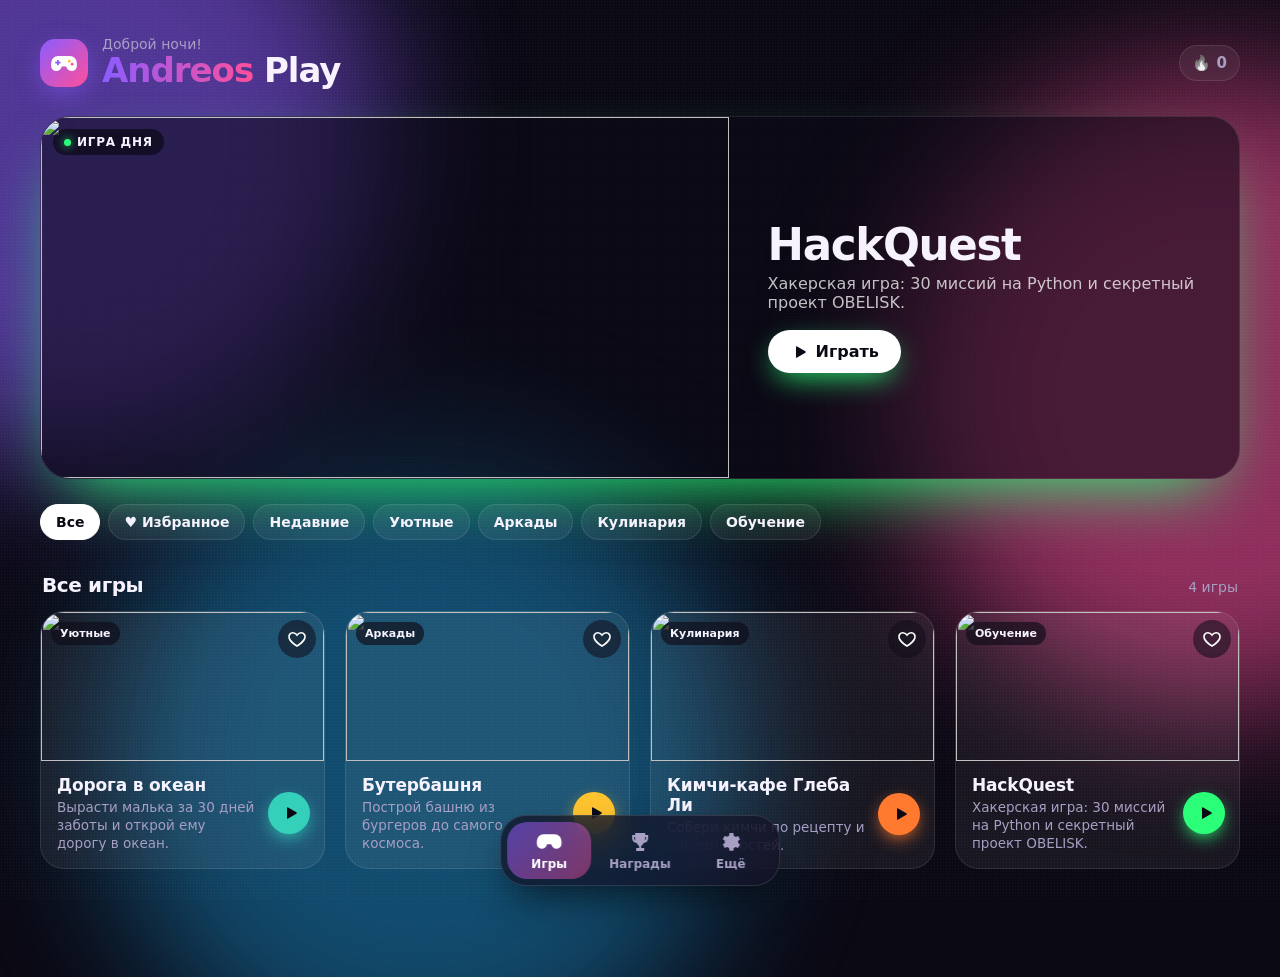
==== app/src/main/assets/index.html @ c7e020fb "Награды, статистика, избранное, кнопка «Домой», ярлыки и обновления Co-Authored-By: Claude Opus 5.5 " ====
<!doctype html>
<html lang="ru">
<head>
<meta charset="utf-8">
<meta name="viewport" content="width=device-width, initial-scale=1, viewport-fit=cover">
<meta name="theme-color" content="#0b0914">
<title>Andreos Play</title>
<link rel="stylesheet" href="app.css">
</head>
<body>
<div class="aurora" aria-hidden="true"><i></i><i></i><i></i></div>
<div class="grain" aria-hidden="true"></div>

<div class="app">
  <header>
    <div class="logo" aria-hidden="true">
      <svg viewBox="0 0 24 24"><path fill="#fff" d="M7 6h10a6 6 0 0 1 6 6v2.5a4.5 4.5 0 0 1-8.1 2.6L13.8 15h-3.6l-1.1 2.1A4.5 4.5 0 0 1 1 14.5V12a6 6 0 0 1 6-6z"/><path fill="#8b5cff" d="M6 9.5h1.5V11H9v1.5H7.5V14H6v-1.5H4.5V11H6z"/><circle cx="16.5" cy="10.5" r="1.2" fill="#ffc42e"/><circle cx="19" cy="13" r="1.2" fill="#ff4f9a"/></svg>
    </div>
    <div class="hello">
      <small id="greet">Привет!</small>
      <h1><span class="grad">Andreos</span> Play</h1>
    </div>
    <button class="streak" id="streakChip" type="button" aria-label="Серия дней"></button>
  </header>

  <div id="updateBanner" class="update" hidden></div>

  <!-- ====== Игры ====== -->
  <section class="tab" id="tab-games" data-tab="games">
    <button class="hero" id="hero" type="button"></button>

    <div class="chips" id="chips" role="tablist"></div>

    <div class="section-title"><h3 id="listTitle">Все игры</h3><span id="count"></span></div>
    <main class="grid" id="grid"></main>
    <div class="empty" id="empty" hidden>
      <div class="empty-heart">♡</div>
      <p>Нажми на сердечко у игры, и она появится здесь.</p>
    </div>
  </section>

  <!-- ====== Достижения ====== -->
  <section class="tab" id="tab-awards" data-tab="awards" hidden>
    <div class="profile">
      <div class="ring" id="ring">
        <svg viewBox="0 0 120 120"><circle cx="60" cy="60" r="52" class="ring-bg"/><circle cx="60" cy="60" r="52" class="ring-fg" id="ringFg"/></svg>
        <div class="ring-text"><b id="ringNum">0</b><span>из 0</span></div>
      </div>
      <div class="stats" id="stats"></div>
    </div>
    <div class="section-title"><h3>Достижения</h3><span id="awardsCount"></span></div>
    <div class="awards" id="awards"></div>
    <div class="section-title"><h3>Время в играх</h3></div>
    <div class="bars" id="bars"></div>
  </section>

  <!-- ====== Настройки ====== -->
  <section class="tab" id="tab-settings" data-tab="settings" hidden>
    <div class="section-title first"><h3>Настройки</h3></div>
    <div class="list">
      <label class="row"><span class="ico">📳</span><span class="lbl">Вибрация<small>Отклик при нажатиях</small></span><input type="checkbox" class="switch" data-setting="haptics"></label>
      <label class="row"><span class="ico">🔊</span><span class="lbl">Звуки меню<small>Тихие щелчки в меню</small></span><input type="checkbox" class="switch" data-setting="sounds"></label>
      <label class="row"><span class="ico">✨</span><span class="lbl">Анимации<small>Живой фон и эффекты</small></span><input type="checkbox" class="switch" data-setting="motion"></label>
    </div>
    <div class="list">
      <button class="row" type="button" id="shareBtn"><span class="ico">💌</span><span class="lbl">Поделиться с другом<small>Отправить ссылку на приложение</small></span><span class="chev">›</span></button>
      <button class="row" type="button" id="updateBtn"><span class="ico">🚀</span><span class="lbl">Проверить обновления<small id="versionLbl">Версия</small></span><span class="chev">›</span></button>
      <button class="row" type="button" data-open="https://www.instagram.com/misterandreos/"><span class="ico">📸</span><span class="lbl">Andreos в Instagram<small>Новые игры и закулисье</small></span><span class="chev">›</span></button>
      <button class="row" type="button" data-open="https://aasolo.github.io/misterandreos/"><span class="ico">🌐</span><span class="lbl">Сайт Andreos<small>Игры, приложения и сайты</small></span><span class="chev">›</span></button>
    </div>
    <div class="list">
      <button class="row danger" type="button" id="resetBtn"><span class="ico">🗑️</span><span class="lbl">Сбросить статистику<small>Время, серии и достижения</small></span></button>
    </div>
    <p class="made">Сделано Andreos с помощью ИИ ♥</p>
  </section>
</div>

<nav class="tabbar" id="tabbar">
  <button type="button" data-go="games" class="on">
    <svg viewBox="0 0 24 24"><path d="M7 6h10a6 6 0 0 1 6 6v2.5a4.5 4.5 0 0 1-8.1 2.6L13.8 15h-3.6l-1.1 2.1A4.5 4.5 0 0 1 1 14.5V12a6 6 0 0 1 6-6z"/></svg>
    <span>Игры</span>
  </button>
  <button type="button" data-go="awards">
    <svg viewBox="0 0 24 24"><path d="M7 3h10v2h3v3a5 5 0 0 1-4.6 5A5 5 0 0 1 13 15.9V18h3v3H8v-3h3v-2.1A5 5 0 0 1 8.6 13 5 5 0 0 1 4 8V5h3V3zm0 4H6v1a3 3 0 0 0 1.4 2.5A6 6 0 0 1 7 8V7zm10 0v1c0 .9-.1 1.7-.4 2.5A3 3 0 0 0 18 8V7h-1z"/></svg>
    <span>Награды</span><i class="dot" id="awardsDot" hidden></i>
  </button>
  <button type="button" data-go="settings">
    <svg viewBox="0 0 24 24"><path d="M12 8.5a3.5 3.5 0 1 0 0 7 3.5 3.5 0 0 0 0-7zm8.4 4.6.1-1.1-.1-1.1 2-1.6-2-3.4-2.4 1a8 8 0 0 0-1.9-1.1L15.7 3h-3.9l-.4 2.7a8 8 0 0 0-1.9 1.1l-2.4-1-2 3.4 2 1.6-.1 1.1.1 1.1-2 1.6 2 3.4 2.4-1c.6.5 1.2.8 1.9 1.1l.4 2.7h3.9l.4-2.7c.7-.3 1.3-.6 1.9-1.1l2.4 1 2-3.4-2-1.6z" transform="translate(-1.5 0)"/></svg>
    <span>Ещё</span>
  </button>
  <i class="tab-glow" id="tabGlow"></i>
</nav>

<div class="toasts" id="toasts"></div>
<canvas id="confetti" aria-hidden="true"></canvas>

<script src="app.js"></script>
</body>
</html>
---- app/src/main/assets/app.css ----
:root {
  --bg: #0b0914;
  --surface: rgba(255, 255, 255, .06);
  --surface-strong: rgba(255, 255, 255, .1);
  --stroke: rgba(255, 255, 255, .1);
  --text: #f6f3ff;
  --muted: #a79fc4;
  --brand-1: #8b5cff;
  --brand-2: #ff4f9a;
  --brand-3: #ffc42e;
  --good: #3ee08f;
  --radius: 24px;
  --pad: clamp(16px, 4vw, 40px);
  --tabbar-h: 68px;
  --ease-out: cubic-bezier(.16, 1, .3, 1);
  --ease-spring: cubic-bezier(.34, 1.56, .64, 1);
}
* { box-sizing: border-box; -webkit-tap-highlight-color: transparent; }
html, body { margin: 0; background: var(--bg); color: var(--text); }
body {
  font-family: system-ui, -apple-system, "Roboto", "Segoe UI", sans-serif;
  min-height: 100vh;
  overflow-x: hidden;
  -webkit-user-select: none; user-select: none;
}
img { -webkit-user-drag: none; }
button { font: inherit; color: inherit; }
[hidden] { display: none !important; }

/* ---------- живой фон ---------- */
.aurora { position: fixed; inset: -20%; z-index: 0; filter: blur(70px); opacity: .55; pointer-events: none; }
.aurora i { position: absolute; width: 50vmax; height: 50vmax; border-radius: 50%; animation: drift 22s ease-in-out infinite alternate; }
.aurora i:nth-child(1) { background: var(--brand-1); left: 0; top: 0; }
.aurora i:nth-child(2) { background: var(--brand-2); right: 0; top: 20%; animation-duration: 28s; animation-delay: -8s; }
.aurora i:nth-child(3) { background: #1fb8ff; left: 20%; bottom: 0; animation-duration: 32s; animation-delay: -14s; opacity: .7; }
@keyframes drift {
  0%   { transform: translate(0, 0) scale(1); }
  50%  { transform: translate(12vw, 8vh) scale(1.15); }
  100% { transform: translate(-8vw, 14vh) scale(.9); }
}
.grain {
  position: fixed; inset: 0; z-index: 0; pointer-events: none; opacity: .06;
  background-image: radial-gradient(rgba(255,255,255,.8) 1px, transparent 1px);
  background-size: 3px 3px;
}

.app {
  position: relative; z-index: 1;
  max-width: 1280px; margin: 0 auto;
  padding:
    calc(env(safe-area-inset-top) + clamp(18px, 4vh, 40px))
    calc(env(safe-area-inset-right) + var(--pad))
    calc(env(safe-area-inset-bottom) + var(--tabbar-h) + 40px)
    calc(env(safe-area-inset-left) + var(--pad));
}

@keyframes rise { from { opacity: 0; transform: translateY(18px); } to { opacity: 1; transform: none; } }

/* ---------- шапка ---------- */
header { display: flex; align-items: center; gap: 14px; margin-bottom: clamp(18px, 3vh, 28px); }
.logo {
  width: 48px; height: 48px; border-radius: 15px; flex: none;
  background: linear-gradient(135deg, var(--brand-1), var(--brand-2));
  display: grid; place-items: center;
  box-shadow: 0 8px 24px rgba(139, 92, 255, .45);
  animation: logoIn .9s var(--ease-spring) both;
}
.logo svg { width: 28px; height: 28px; }
@keyframes logoIn { from { transform: scale(0) rotate(-30deg); } to { transform: none; } }
.hello { min-width: 0; flex: 1; }
.hello small { display: block; color: var(--muted); font-size: 14px; animation: rise .7s var(--ease-out) .1s both; }
.hello h1 {
  margin: 0; font-size: clamp(24px, 6vw, 34px); font-weight: 850; letter-spacing: -.03em; line-height: 1.1;
  animation: rise .7s var(--ease-out) .18s both;
}
.grad {
  background: linear-gradient(90deg, var(--brand-1), var(--brand-2), var(--brand-3), var(--brand-1));
  background-size: 300% 100%;
  -webkit-background-clip: text; background-clip: text; color: transparent;
  animation: shine 8s linear infinite;
}
@keyframes shine { to { background-position: 300% 0; } }

.streak {
  flex: none; display: inline-flex; align-items: center; gap: 6px;
  padding: 8px 12px; border-radius: 999px; border: 1px solid var(--stroke);
  background: var(--surface); backdrop-filter: blur(14px); -webkit-backdrop-filter: blur(14px);
  font-weight: 800; font-size: 15px; cursor: pointer;
  animation: rise .7s var(--ease-out) .3s both;
}
.streak .fire { display: inline-block; animation: flicker 1.8s ease-in-out infinite; transform-origin: 50% 90%; }
.streak.cold { color: var(--muted); }
.streak.cold .fire { filter: grayscale(1); animation: none; }
@keyframes flicker { 0%, 100% { transform: scale(1) rotate(-3deg); } 50% { transform: scale(1.15) rotate(4deg); } }

/* ---------- обновление ---------- */
.update {
  display: flex; align-items: center; gap: 12px; margin-bottom: 16px;
  padding: 12px 14px; border-radius: 18px;
  background: linear-gradient(135deg, rgba(139, 92, 255, .35), rgba(255, 79, 154, .35));
  border: 1px solid rgba(255, 255, 255, .18);
  animation: rise .6s var(--ease-out) both;
}
.update b { display: block; }
.update small { color: rgba(255, 255, 255, .75); }
.update .txt { flex: 1; min-width: 0; }
.update button { border: 0; padding: 9px 14px; border-radius: 999px; background: #fff; color: #0b0914; font-weight: 800; cursor: pointer; }

/* ---------- вкладки ---------- */
.tab { animation: tabIn .45s var(--ease-out) both; }
@keyframes tabIn { from { opacity: 0; transform: translateY(14px); } to { opacity: 1; transform: none; } }

/* ---------- главный баннер ---------- */
.hero {
  position: relative; display: grid; grid-template-columns: 1fr; width: 100%;
  border: 1px solid var(--stroke); padding: 0; text-align: left;
  border-radius: calc(var(--radius) + 6px); overflow: hidden; cursor: pointer;
  background: rgba(12, 10, 22, .55);
  box-shadow: 0 30px 70px -28px var(--accent, var(--brand-1));
  animation: heroIn .9s var(--ease-out) .25s both;
  transition: transform .25s var(--ease-out);
  isolation: isolate;
}
@keyframes heroIn { from { opacity: 0; transform: translateY(30px) scale(.96); } to { opacity: 1; transform: none; } }
.hero .backdrop {
  position: absolute; inset: -40px; z-index: -1; width: calc(100% + 80px); height: calc(100% + 80px);
  object-fit: cover; filter: blur(40px) saturate(1.4); opacity: .45;
}
.hero .frame { position: relative; aspect-ratio: 1200 / 630; overflow: hidden; }
.hero .frame img { width: 100%; height: 100%; object-fit: cover; display: block; animation: kenburns 16s ease-in-out infinite alternate; }
@keyframes kenburns { from { transform: scale(1); } to { transform: scale(1.08); } }
.hero .frame .pill { position: absolute; top: 12px; left: 12px; }
.hero .body { display: flex; flex-wrap: wrap; align-items: center; gap: 12px 16px; padding: clamp(14px, 3.5vw, 26px); }
.hero .text { flex: 1 1 220px; min-width: 0; }
.hero h2 { margin: 0 0 4px; font-size: clamp(22px, 5.5vw, 34px); font-weight: 850; letter-spacing: -.03em; line-height: 1.1; }
.hero p { margin: 0; color: rgba(255, 255, 255, .75); font-size: clamp(14px, 3.4vw, 16px); max-width: 52ch; }
.hero .meta { margin-top: 8px; color: var(--muted); font-size: 13px; }
.pill {
  display: inline-flex; align-items: center; gap: 6px;
  font-size: 12px; font-weight: 700; letter-spacing: .06em; text-transform: uppercase;
  padding: 6px 11px; border-radius: 999px;
  background: rgba(11, 9, 20, .55); backdrop-filter: blur(12px); -webkit-backdrop-filter: blur(12px);
}
.pill .dot { width: 7px; height: 7px; border-radius: 50%; background: var(--accent); box-shadow: 0 0 10px var(--accent); animation: pulse 1.6s ease-in-out infinite; }
@keyframes pulse { 50% { transform: scale(1.6); opacity: .5; } }
.play {
  display: inline-flex; align-items: center; gap: 8px;
  padding: 12px 22px; border-radius: 999px; font-weight: 800; font-size: 16px;
  background: #fff; color: #0b0914;
  box-shadow: 0 10px 30px -8px var(--accent);
}
.play svg { width: 18px; height: 18px; }

/* ---------- фильтры ---------- */
.chips {
  display: flex; gap: 8px; margin: 22px calc(-1 * var(--pad)) 0; padding: 2px var(--pad);
  overflow-x: auto; scrollbar-width: none;
  animation: rise .7s var(--ease-out) .35s both;
}
.chips::-webkit-scrollbar { display: none; }
.chip {
  flex: none; border: 1px solid var(--stroke); background: var(--surface);
  backdrop-filter: blur(14px); -webkit-backdrop-filter: blur(14px);
  padding: 9px 15px; border-radius: 999px; font-size: 14px; font-weight: 700; cursor: pointer;
  transition: background .25s, color .25s, transform .2s var(--ease-spring), border-color .25s;
}
.chip.on { background: #fff; color: #0b0914; border-color: #fff; }
.chip:active { transform: scale(.94); }

/* ---------- сетка игр ---------- */
.section-title { display: flex; align-items: baseline; justify-content: space-between; margin: clamp(22px, 3.5vh, 34px) 2px 14px; }
.section-title.first { margin-top: 4px; }
.section-title h3 { margin: 0; font-size: 20px; font-weight: 800; letter-spacing: -.02em; }
.section-title span { color: var(--muted); font-size: 14px; }

.grid { display: grid; gap: clamp(12px, 2.5vw, 20px); grid-template-columns: repeat(auto-fill, minmax(min(100%, 260px), 1fr)); }
.card {
  position: relative; display: flex; flex-direction: column;
  border: 1px solid var(--stroke);
  background: var(--surface); backdrop-filter: blur(18px); -webkit-backdrop-filter: blur(18px);
  border-radius: var(--radius); overflow: hidden; cursor: pointer;
  opacity: 0; transform: translateY(26px) scale(.97);
  transition: transform .35s var(--ease-out), box-shadow .35s var(--ease-out), border-color .35s;
}
.card.in { animation: cardIn .7s var(--ease-out) forwards; animation-delay: calc(var(--i) * 70ms + 150ms); }
@keyframes cardIn { to { opacity: 1; transform: none; } }
.card .cover-wrap { position: relative; aspect-ratio: 1200 / 630; overflow: hidden; }
.card .cover-wrap img { width: 100%; height: 100%; object-fit: cover; display: block; transition: transform .6s var(--ease-out); }
.card .cover-wrap::after {
  content: ""; position: absolute; inset: 0; pointer-events: none;
  background: linear-gradient(115deg, transparent 30%, rgba(255, 255, 255, .25) 45%, transparent 60%);
  transform: translateX(-100%);
}
.card.in .cover-wrap::after { animation: sweep 1.2s var(--ease-out) calc(var(--i) * 70ms + 600ms); }
@keyframes sweep { to { transform: translateX(100%); } }
.card .info { display: flex; align-items: center; gap: 12px; padding: 14px 14px 14px 16px; }
.card .text { flex: 1; min-width: 0; }
.card h4 { margin: 0 0 3px; font-size: 17px; font-weight: 800; letter-spacing: -.01em; }
.card p { margin: 0; color: var(--muted); font-size: 13.5px; line-height: 1.35; }
.card .meta { margin-top: 6px; font-size: 12px; color: var(--muted); display: flex; gap: 10px; flex-wrap: wrap; }
.card .meta b { color: var(--text); font-weight: 700; }
.card .go {
  flex: none; width: 42px; height: 42px; border-radius: 50%; display: grid; place-items: center;
  background: var(--accent); color: #0b0914;
  box-shadow: 0 6px 18px -4px var(--accent);
  transition: transform .35s var(--ease-spring);
}
.card .go svg { width: 18px; height: 18px; margin-left: 2px; }
.badge {
  position: absolute; top: 10px; left: 10px;
  font-size: 11px; font-weight: 800; padding: 5px 9px; border-radius: 999px;
  background: rgba(11, 9, 20, .65); backdrop-filter: blur(10px); -webkit-backdrop-filter: blur(10px);
}
.fav {
  position: absolute; top: 8px; right: 8px; width: 38px; height: 38px; border-radius: 50%;
  border: 0; display: grid; place-items: center; cursor: pointer;
  background: rgba(11, 9, 20, .55); backdrop-filter: blur(10px); -webkit-backdrop-filter: blur(10px);
  color: #fff; transition: transform .3s var(--ease-spring);
}
.fav svg { width: 20px; height: 20px; fill: none; stroke: currentColor; stroke-width: 2; transition: fill .2s, stroke .2s; }
.fav.on svg { fill: var(--brand-2); stroke: var(--brand-2); }
.fav.pop { animation: heartPop .5s var(--ease-spring); }
@keyframes heartPop { 0% { transform: scale(1); } 40% { transform: scale(1.4); } 100% { transform: scale(1); } }
.fav:active { transform: scale(.85); }
.card.out { animation: cardOut .3s var(--ease-out) forwards; }
@keyframes cardOut { to { opacity: 0; transform: scale(.9); } }

@media (hover: hover) {
  .card:hover { transform: translateY(-4px); border-color: rgba(255, 255, 255, .22); box-shadow: 0 20px 40px -18px var(--accent); }
  .card:hover .cover-wrap img { transform: scale(1.06); }
  .card:hover .go { transform: scale(1.12) rotate(-8deg); }
  .hero:hover { transform: translateY(-3px); }
}
.card:active, .hero:active { transform: scale(.97); transition-duration: .12s; }

.empty { text-align: center; color: var(--muted); padding: 40px 20px; animation: rise .5s var(--ease-out) both; }
.empty-heart { font-size: 48px; color: var(--brand-2); animation: pulse 2s ease-in-out infinite; }

/* ---------- достижения ---------- */
.profile {
  display: flex; align-items: center; gap: clamp(16px, 4vw, 32px);
  padding: clamp(16px, 4vw, 28px); border-radius: calc(var(--radius) + 6px);
  background: var(--surface); border: 1px solid var(--stroke);
  backdrop-filter: blur(18px); -webkit-backdrop-filter: blur(18px);
}
.ring { position: relative; width: clamp(104px, 28vw, 140px); flex: none; aspect-ratio: 1; }
.ring svg { width: 100%; height: 100%; transform: rotate(-90deg); }
.ring circle { fill: none; stroke-width: 10; }
.ring-bg { stroke: rgba(255, 255, 255, .08); }
.ring-fg {
  stroke: url(#ringGrad); stroke: var(--brand-1); stroke-linecap: round;
  stroke-dasharray: 327; stroke-dashoffset: 327;
  transition: stroke-dashoffset 1.4s var(--ease-out);
  filter: drop-shadow(0 0 8px rgba(139, 92, 255, .7));
}
.ring-text { position: absolute; inset: 0; display: grid; place-content: center; text-align: center; }
.ring-text b { font-size: clamp(28px, 8vw, 38px); line-height: 1; }
.ring-text span { color: var(--muted); font-size: 13px; }
.stats { flex: 1; display: grid; grid-template-columns: 1fr 1fr; gap: 14px 12px; }
.stat b { display: block; font-size: clamp(19px, 5vw, 24px); font-weight: 850; letter-spacing: -.02em; }
.stat span { color: var(--muted); font-size: 12.5px; }

.awards { display: grid; gap: 10px; grid-template-columns: repeat(auto-fill, minmax(min(100%, 280px), 1fr)); }
.award {
  display: flex; align-items: center; gap: 14px; padding: 14px;
  border-radius: 20px; background: var(--surface); border: 1px solid var(--stroke);
  animation: rise .5s var(--ease-out) both; animation-delay: calc(var(--i) * 50ms);
}
.award .medal {
  width: 52px; height: 52px; border-radius: 16px; flex: none; display: grid; place-items: center; font-size: 26px;
  background: rgba(255, 255, 255, .06); filter: grayscale(1); opacity: .5;
}
.award.got .medal {
  filter: none; opacity: 1;
  background: linear-gradient(135deg, rgba(255, 196, 46, .35), rgba(255, 79, 154, .35));
  box-shadow: 0 0 0 1px rgba(255, 196, 46, .4), 0 8px 24px -8px rgba(255, 196, 46, .6);
}
.award .t { flex: 1; min-width: 0; }
.award b { display: block; font-size: 15px; }
.award small { color: var(--muted); font-size: 13px; }
.award .prog { margin-top: 7px; height: 5px; border-radius: 9px; background: rgba(255, 255, 255, .08); overflow: hidden; }
.award .prog i { display: block; height: 100%; width: 0; border-radius: inherit; background: linear-gradient(90deg, var(--brand-1), var(--brand-2)); transition: width 1.2s var(--ease-out); }
.award.got .prog i { background: linear-gradient(90deg, var(--brand-3), var(--good)); }

.bars { display: grid; gap: 12px; padding: 16px; border-radius: 20px; background: var(--surface); border: 1px solid var(--stroke); }
.bar-row { display: grid; grid-template-columns: minmax(90px, 30%) 1fr auto; align-items: center; gap: 10px; font-size: 14px; }
.bar-row .name { white-space: nowrap; overflow: hidden; text-overflow: ellipsis; }
.bar-row .track { height: 10px; border-radius: 9px; background: rgba(255, 255, 255, .07); overflow: hidden; }
.bar-row .track i { display: block; height: 100%; width: 0; border-radius: inherit; background: var(--accent); box-shadow: 0 0 12px var(--accent); transition: width 1.2s var(--ease-out); }
.bar-row .val { color: var(--muted); font-variant-numeric: tabular-nums; min-width: 52px; text-align: right; }

/* ---------- настройки ---------- */
.list { border-radius: 20px; background: var(--surface); border: 1px solid var(--stroke); overflow: hidden; margin-bottom: 14px; backdrop-filter: blur(18px); -webkit-backdrop-filter: blur(18px); }
.row {
  display: flex; align-items: center; gap: 14px; width: 100%; padding: 14px 16px;
  background: none; border: 0; text-align: left; cursor: pointer;
}
.row + .row { border-top: 1px solid var(--stroke); }
.row:active { background: rgba(255, 255, 255, .05); }
.row .ico { width: 36px; height: 36px; border-radius: 11px; display: grid; place-items: center; background: rgba(255, 255, 255, .07); font-size: 18px; flex: none; }
.row .lbl { flex: 1; font-weight: 700; font-size: 15.5px; }
.row .lbl small { display: block; font-weight: 400; color: var(--muted); font-size: 13px; margin-top: 2px; }
.row .chev { color: var(--muted); font-size: 24px; line-height: 1; }
.row.danger .lbl { color: #ff7a8a; }
.switch {
  appearance: none; -webkit-appearance: none; flex: none; margin: 0;
  width: 50px; height: 30px; border-radius: 99px; background: rgba(255, 255, 255, .15);
  position: relative; cursor: pointer; transition: background .25s;
}
.switch::after {
  content: ""; position: absolute; top: 3px; left: 3px; width: 24px; height: 24px; border-radius: 50%;
  background: #fff; box-shadow: 0 2px 6px rgba(0, 0, 0, .3); transition: transform .3s var(--ease-spring);
}
.switch:checked { background: linear-gradient(135deg, var(--brand-1), var(--brand-2)); }
.switch:checked::after { transform: translateX(20px); }
.made { text-align: center; color: var(--muted); font-size: 13px; margin-top: 24px; }

/* ---------- нижнее меню ---------- */
.tabbar {
  position: fixed; z-index: 20; left: 50%; transform: translateX(-50%);
  bottom: calc(env(safe-area-inset-bottom) + 14px);
  display: flex; gap: 4px; padding: 6px; border-radius: 26px;
  background: rgba(20, 16, 34, .72); border: 1px solid rgba(255, 255, 255, .12);
  backdrop-filter: blur(24px) saturate(1.5); -webkit-backdrop-filter: blur(24px) saturate(1.5);
  box-shadow: 0 18px 40px -12px rgba(0, 0, 0, .7);
  animation: barIn .8s var(--ease-spring) .5s both;
}
@keyframes barIn { from { transform: translate(-50%, 140%); } to { transform: translate(-50%, 0); } }
.tabbar button {
  position: relative; z-index: 1; border: 0; background: none; cursor: pointer;
  display: flex; flex-direction: column; align-items: center; gap: 3px;
  min-width: 84px; padding: 8px 14px; border-radius: 20px;
  color: var(--muted); font-size: 12px; font-weight: 700;
  transition: color .25s;
}
.tabbar button svg { width: 24px; height: 24px; fill: currentColor; transition: transform .35s var(--ease-spring); }
.tabbar button.on { color: #fff; }
.tabbar button.on svg { transform: translateY(-1px) scale(1.12); }
.tabbar .dot { position: absolute; top: 6px; right: 26px; width: 9px; height: 9px; border-radius: 50%; background: var(--brand-2); box-shadow: 0 0 10px var(--brand-2); }
.tab-glow {
  position: absolute; z-index: 0; top: 6px; bottom: 6px; left: 6px; width: 84px; border-radius: 20px;
  background: linear-gradient(135deg, rgba(139, 92, 255, .55), rgba(255, 79, 154, .45));
  transition: transform .45s var(--ease-spring), width .45s var(--ease-spring);
}

/* ---------- тосты и конфетти ---------- */
.toasts {
  position: fixed; z-index: 60; left: 0; right: 0; top: calc(env(safe-area-inset-top) + 12px);
  display: grid; justify-items: center; gap: 8px; pointer-events: none; padding: 0 16px;
}
.toast {
  display: flex; align-items: center; gap: 12px; max-width: 420px; width: 100%;
  padding: 12px 16px; border-radius: 20px; pointer-events: auto;
  background: rgba(24, 19, 40, .92); border: 1px solid rgba(255, 196, 46, .45);
  backdrop-filter: blur(20px); -webkit-backdrop-filter: blur(20px);
  box-shadow: 0 16px 40px -10px rgba(0, 0, 0, .7), 0 0 30px -10px rgba(255, 196, 46, .6);
  animation: toastIn .6s var(--ease-spring) both;
}
.toast.bye { animation: toastOut .4s var(--ease-out) forwards; }
.toast .big { font-size: 30px; }
.toast b { display: block; font-size: 15px; }
.toast small { color: var(--muted); }
@keyframes toastIn { from { opacity: 0; transform: translateY(-30px) scale(.9); } to { opacity: 1; transform: none; } }
@keyframes toastOut { to { opacity: 0; transform: translateY(-20px) scale(.95); } }
#confetti { position: fixed; inset: 0; z-index: 70; pointer-events: none; width: 100%; height: 100%; }

/* ---------- переход в игру ---------- */
.zoom { position: fixed; z-index: 50; overflow: hidden; pointer-events: none; transition: all .55s var(--ease-out); }
.zoom img { width: 100%; height: 100%; object-fit: cover; }
.zoom .veil { position: absolute; inset: 0; background: var(--accent); opacity: 0; transition: opacity .35s ease .25s; }
.zoom.full .veil { opacity: 1; }
.zoom .spinner {
  position: absolute; left: 50%; top: 50%; width: 44px; height: 44px; margin: -22px;
  border-radius: 50%; border: 4px solid rgba(255,255,255,.35); border-top-color: #fff;
  opacity: 0; transition: opacity .2s ease .45s; animation: spin .8s linear infinite;
}
.zoom.full .spinner { opacity: 1; }
@keyframes spin { to { transform: rotate(360deg); } }
body.leaving .app, body.leaving .tabbar { transition: opacity .3s, transform .4s var(--ease-out); opacity: 0; }

/* ---------- адаптация ---------- */
@media (min-width: 640px) and (orientation: landscape), (min-width: 900px) {
  .hero { grid-template-columns: minmax(0, 1.35fr) minmax(0, 1fr); align-items: center; }
  .hero .body { flex-direction: column; align-items: flex-start; gap: 18px; padding: clamp(18px, 3vw, 40px); }
  .hero .text { flex: none; }
  .hero h2 { font-size: clamp(24px, 3.4vw, 44px); }
}
@media (max-height: 500px) {
  header { margin-bottom: 12px; }
  .logo { width: 40px; height: 40px; border-radius: 12px; }
  .hero .frame { max-height: 64vh; }
  .tabbar { bottom: calc(env(safe-area-inset-bottom) + 8px); }
  .tabbar button { flex-direction: row; gap: 8px; padding: 8px 14px; }
}
@media (max-width: 360px) {
  .card .go { width: 36px; height: 36px; }
  .play { padding: 10px 16px; font-size: 15px; }
  .tabbar button { min-width: 72px; padding: 8px 8px; }
  .tab-glow { width: 72px; }
  .stats { grid-template-columns: 1fr; }
  .streak { padding: 7px 10px; font-size: 14px; }
}

/* Анимации выключены в настройках или в системе */
body.calm .aurora i, body.calm .hero .frame img, body.calm .grad { animation: none !important; }
@media (prefers-reduced-motion: reduce) {
  *, *::before, *::after { animation-duration: .01ms !important; animation-iteration-count: 1 !important; transition-duration: .01ms !important; }
  .card { opacity: 1; transform: none; }
}
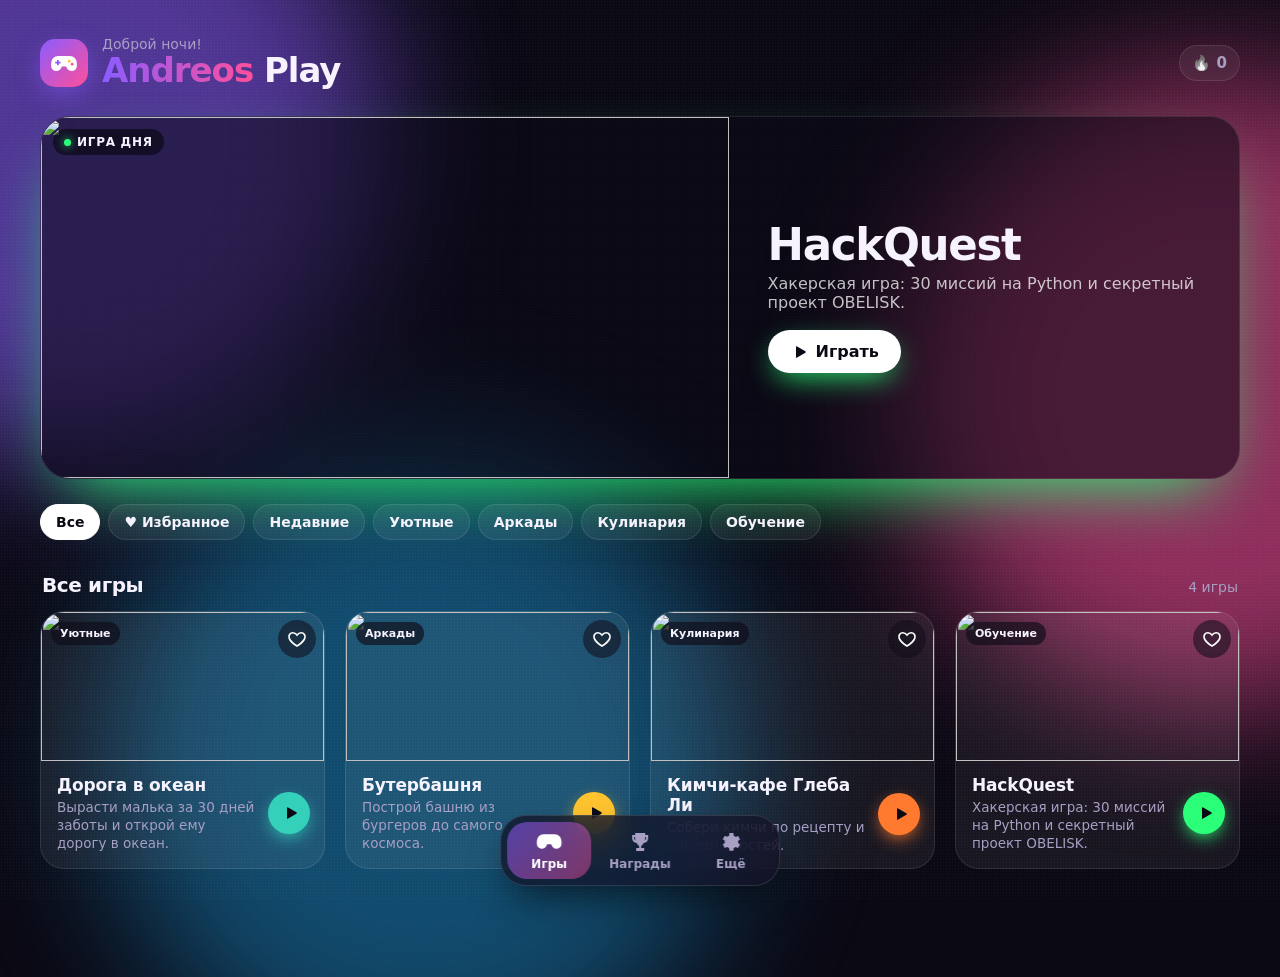
==== commit 13ae2026: "Тихая фоновая музыка в меню с выключателем в настройках Co-Authored-By: Claude Opus 5.5 (1M context)" ====
--- a/app/src/main/assets/index.html
+++ b/app/src/main/assets/index.html
@@ -60,6 +60,7 @@
     <div class="list">
       <label class="row"><span class="ico">📳</span><span class="lbl">Вибрация<small>Отклик при нажатиях</small></span><input type="checkbox" class="switch" data-setting="haptics"></label>
       <label class="row"><span class="ico">🔊</span><span class="lbl">Звуки меню<small>Тихие щелчки в меню</small></span><input type="checkbox" class="switch" data-setting="sounds"></label>
+      <label class="row"><span class="ico">🎵</span><span class="lbl">Фоновая музыка<small>Тихая спокойная мелодия в меню</small></span><input type="checkbox" class="switch" data-setting="music"></label>
       <label class="row"><span class="ico">✨</span><span class="lbl">Анимации<small>Живой фон и эффекты</small></span><input type="checkbox" class="switch" data-setting="motion"></label>
     </div>
     <div class="list">
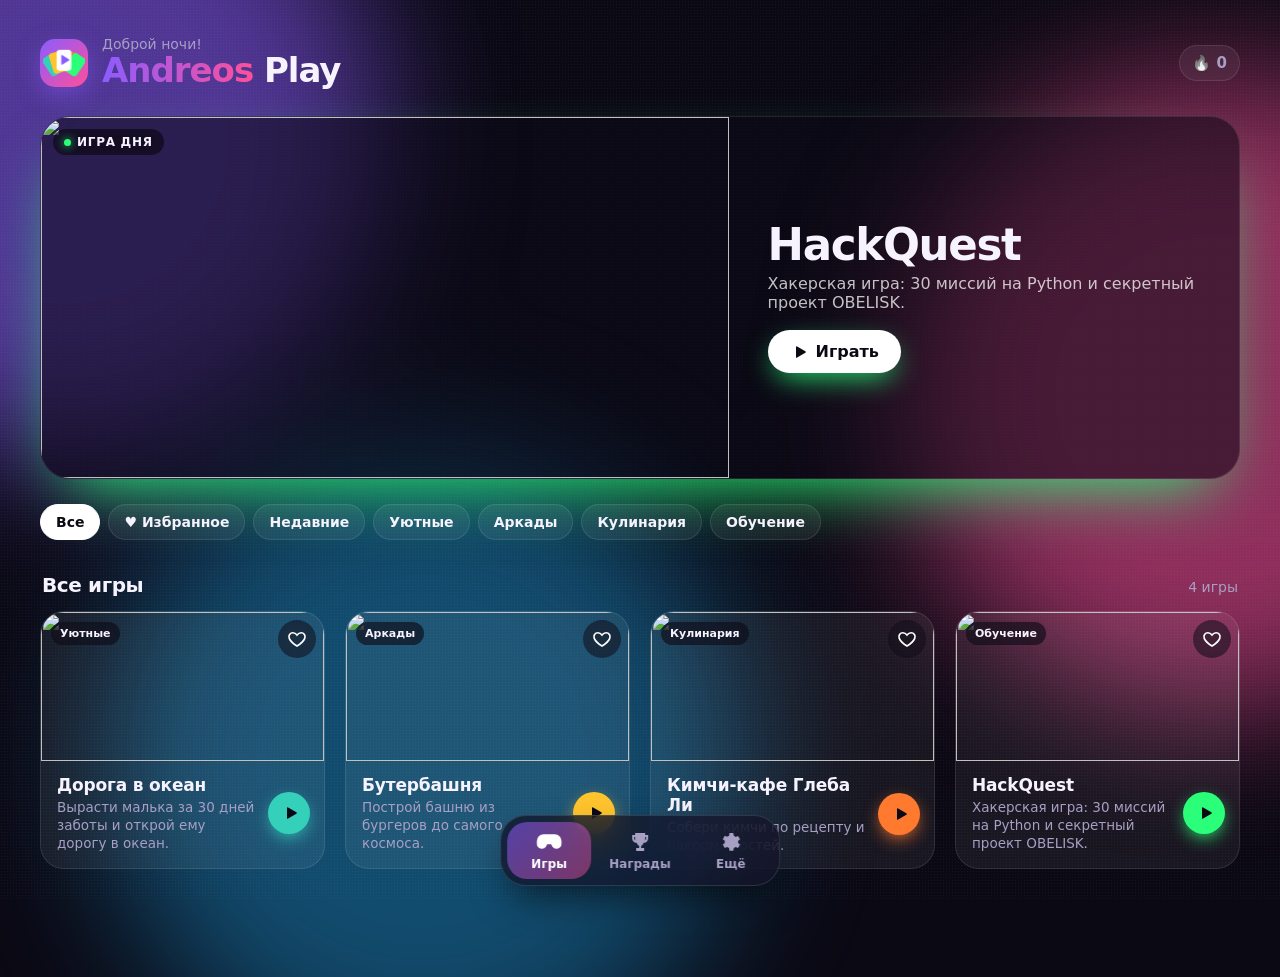
==== commit 0cdc5059: "Новая иконка «Колода игр», заставка с веером карточек и логотип в меню Co-Authored-By: Claude Opus 5" ====
--- a/app/src/main/assets/index.html
+++ b/app/src/main/assets/index.html
@@ -14,7 +14,14 @@
 <div class="app">
   <header>
     <div class="logo" aria-hidden="true">
-      <svg viewBox="0 0 24 24"><path fill="#fff" d="M7 6h10a6 6 0 0 1 6 6v2.5a4.5 4.5 0 0 1-8.1 2.6L13.8 15h-3.6l-1.1 2.1A4.5 4.5 0 0 1 1 14.5V12a6 6 0 0 1 6-6z"/><path fill="#8b5cff" d="M6 9.5h1.5V11H9v1.5H7.5V14H6v-1.5H4.5V11H6z"/><circle cx="16.5" cy="10.5" r="1.2" fill="#ffc42e"/><circle cx="19" cy="13" r="1.2" fill="#ff4f9a"/></svg>
+      <svg viewBox="16 18 76 76"><g transform="translate(54 54) scale(.95) translate(-54 -54)">
+        <path class="c1" fill="#35d0ba" d="M46,33h16a6,6 0 0 1 6,6v28a6,6 0 0 1 -6,6h-16a6,6 0 0 1 -6,-6v-28a6,6 0 0 1 6,-6z"/>
+        <path class="c2" fill="#ffc42e" d="M46,33h16a6,6 0 0 1 6,6v28a6,6 0 0 1 -6,6h-16a6,6 0 0 1 -6,-6v-28a6,6 0 0 1 6,-6z"/>
+        <path class="c3" fill="#ff7a2f" d="M46,33h16a6,6 0 0 1 6,6v28a6,6 0 0 1 -6,6h-16a6,6 0 0 1 -6,-6v-28a6,6 0 0 1 6,-6z"/>
+        <path class="c4" fill="#2bff7a" d="M46,33h16a6,6 0 0 1 6,6v28a6,6 0 0 1 -6,6h-16a6,6 0 0 1 -6,-6v-28a6,6 0 0 1 6,-6z"/>
+        <path fill="#fff" d="M46,31h16a6,6 0 0 1 6,6v28a6,6 0 0 1 -6,6h-16a6,6 0 0 1 -6,-6v-28a6,6 0 0 1 6,-6z"/>
+        <path fill="#8b5cff" stroke="#8b5cff" stroke-width="2.5" stroke-linejoin="round" d="M50,42L50,58L63,50Z"/>
+      </g></svg>
     </div>
     <div class="hello">
       <small id="greet">Привет!</small>
--- a/app/src/main/assets/app.css
+++ b/app/src/main/assets/app.css
@@ -65,7 +65,10 @@
   box-shadow: 0 8px 24px rgba(139, 92, 255, .45);
   animation: logoIn .9s var(--ease-spring) both;
 }
-.logo svg { width: 28px; height: 28px; }
+.logo svg { width: 42px; height: 42px; }
+.logo svg path[class] { transform-box: view-box; transform-origin: 54px 90px; transform: rotate(var(--r)); animation: fan .8s var(--ease-spring) .35s both; }
+.logo .c1 { --r: -34deg; } .logo .c2 { --r: -17deg; } .logo .c3 { --r: 17deg; } .logo .c4 { --r: 34deg; }
+@keyframes fan { from { transform: rotate(0deg); } to { transform: rotate(var(--r)); } }
 @keyframes logoIn { from { transform: scale(0) rotate(-30deg); } to { transform: none; } }
 .hello { min-width: 0; flex: 1; }
 .hello small { display: block; color: var(--muted); font-size: 14px; animation: rise .7s var(--ease-out) .1s both; }
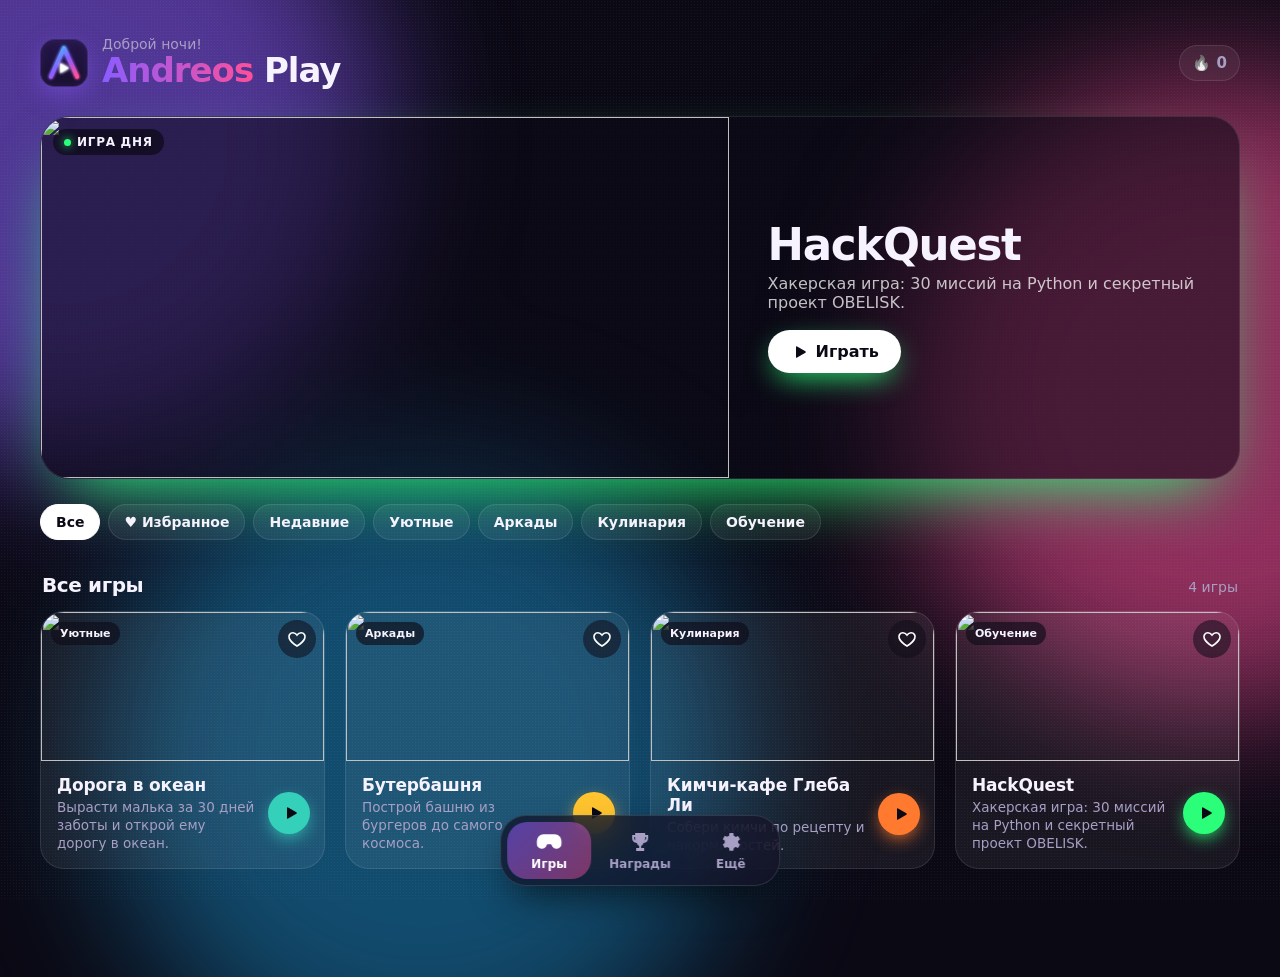
==== commit 1a897b67: "Иконка «Неоновая A»: слои иконки, заставка с рисующейся буквой и логотип в меню Co-Authored-By: Clau" ====
--- a/app/src/main/assets/index.html
+++ b/app/src/main/assets/index.html
@@ -14,14 +14,14 @@
 <div class="app">
   <header>
     <div class="logo" aria-hidden="true">
-      <svg viewBox="16 18 76 76"><g transform="translate(54 54) scale(.95) translate(-54 -54)">
-        <path class="c1" fill="#35d0ba" d="M46,33h16a6,6 0 0 1 6,6v28a6,6 0 0 1 -6,6h-16a6,6 0 0 1 -6,-6v-28a6,6 0 0 1 6,-6z"/>
-        <path class="c2" fill="#ffc42e" d="M46,33h16a6,6 0 0 1 6,6v28a6,6 0 0 1 -6,6h-16a6,6 0 0 1 -6,-6v-28a6,6 0 0 1 6,-6z"/>
-        <path class="c3" fill="#ff7a2f" d="M46,33h16a6,6 0 0 1 6,6v28a6,6 0 0 1 -6,6h-16a6,6 0 0 1 -6,-6v-28a6,6 0 0 1 6,-6z"/>
-        <path class="c4" fill="#2bff7a" d="M46,33h16a6,6 0 0 1 6,6v28a6,6 0 0 1 -6,6h-16a6,6 0 0 1 -6,-6v-28a6,6 0 0 1 6,-6z"/>
-        <path fill="#fff" d="M46,31h16a6,6 0 0 1 6,6v28a6,6 0 0 1 -6,6h-16a6,6 0 0 1 -6,-6v-28a6,6 0 0 1 6,-6z"/>
-        <path fill="#8b5cff" stroke="#8b5cff" stroke-width="2.5" stroke-linejoin="round" d="M50,42L50,58L63,50Z"/>
-      </g></svg>
+      <svg viewBox="22 22 64 64">
+        <defs>
+          <linearGradient id="logoNeon" x1="33" y1="30" x2="75" y2="76" gradientUnits="userSpaceOnUse"><stop offset="0" stop-color="#35d0ff"/><stop offset=".5" stop-color="#8b5cff"/><stop offset="1" stop-color="#ff4f9a"/></linearGradient>
+          <filter id="logoGlow" x="-50%" y="-50%" width="200%" height="200%"><feGaussianBlur stdDeviation="2.2" result="b"/><feMerge><feMergeNode in="b"/><feMergeNode in="b"/><feMergeNode in="SourceGraphic"/></feMerge></filter>
+        </defs>
+        <path class="neon" d="M33 76 L54 30 L75 76" fill="none" stroke="url(#logoNeon)" stroke-width="6" stroke-linecap="round" stroke-linejoin="round" filter="url(#logoGlow)"/>
+        <path class="tri" d="M48 54 L48 70 L62 62 Z" fill="#fff" filter="url(#logoGlow)"/>
+      </svg>
     </div>
     <div class="hello">
       <small id="greet">Привет!</small>
--- a/app/src/main/assets/app.css
+++ b/app/src/main/assets/app.css
@@ -60,15 +60,17 @@
 header { display: flex; align-items: center; gap: 14px; margin-bottom: clamp(18px, 3vh, 28px); }
 .logo {
   width: 48px; height: 48px; border-radius: 15px; flex: none;
-  background: linear-gradient(135deg, var(--brand-1), var(--brand-2));
+  background: radial-gradient(circle at 50% 35%, #2a1858, #0b0914);
+  border: 1px solid rgba(139, 92, 255, .35);
   display: grid; place-items: center;
-  box-shadow: 0 8px 24px rgba(139, 92, 255, .45);
+  box-shadow: 0 8px 24px rgba(139, 92, 255, .4), inset 0 0 12px rgba(139, 92, 255, .25);
   animation: logoIn .9s var(--ease-spring) both;
 }
-.logo svg { width: 42px; height: 42px; }
-.logo svg path[class] { transform-box: view-box; transform-origin: 54px 90px; transform: rotate(var(--r)); animation: fan .8s var(--ease-spring) .35s both; }
-.logo .c1 { --r: -34deg; } .logo .c2 { --r: -17deg; } .logo .c3 { --r: 17deg; } .logo .c4 { --r: 34deg; }
-@keyframes fan { from { transform: rotate(0deg); } to { transform: rotate(var(--r)); } }
+.logo svg { width: 40px; height: 40px; overflow: visible; }
+.logo .neon { stroke-dasharray: 110; stroke-dashoffset: 110; animation: draw 1s var(--ease-out) .3s forwards; }
+.logo .tri { transform-box: fill-box; transform-origin: center; transform: scale(0); animation: popIn .5s var(--ease-spring) 1s forwards; }
+@keyframes draw { to { stroke-dashoffset: 0; } }
+@keyframes popIn { to { transform: scale(1); } }
 @keyframes logoIn { from { transform: scale(0) rotate(-30deg); } to { transform: none; } }
 .hello { min-width: 0; flex: 1; }
 .hello small { display: block; color: var(--muted); font-size: 14px; animation: rise .7s var(--ease-out) .1s both; }
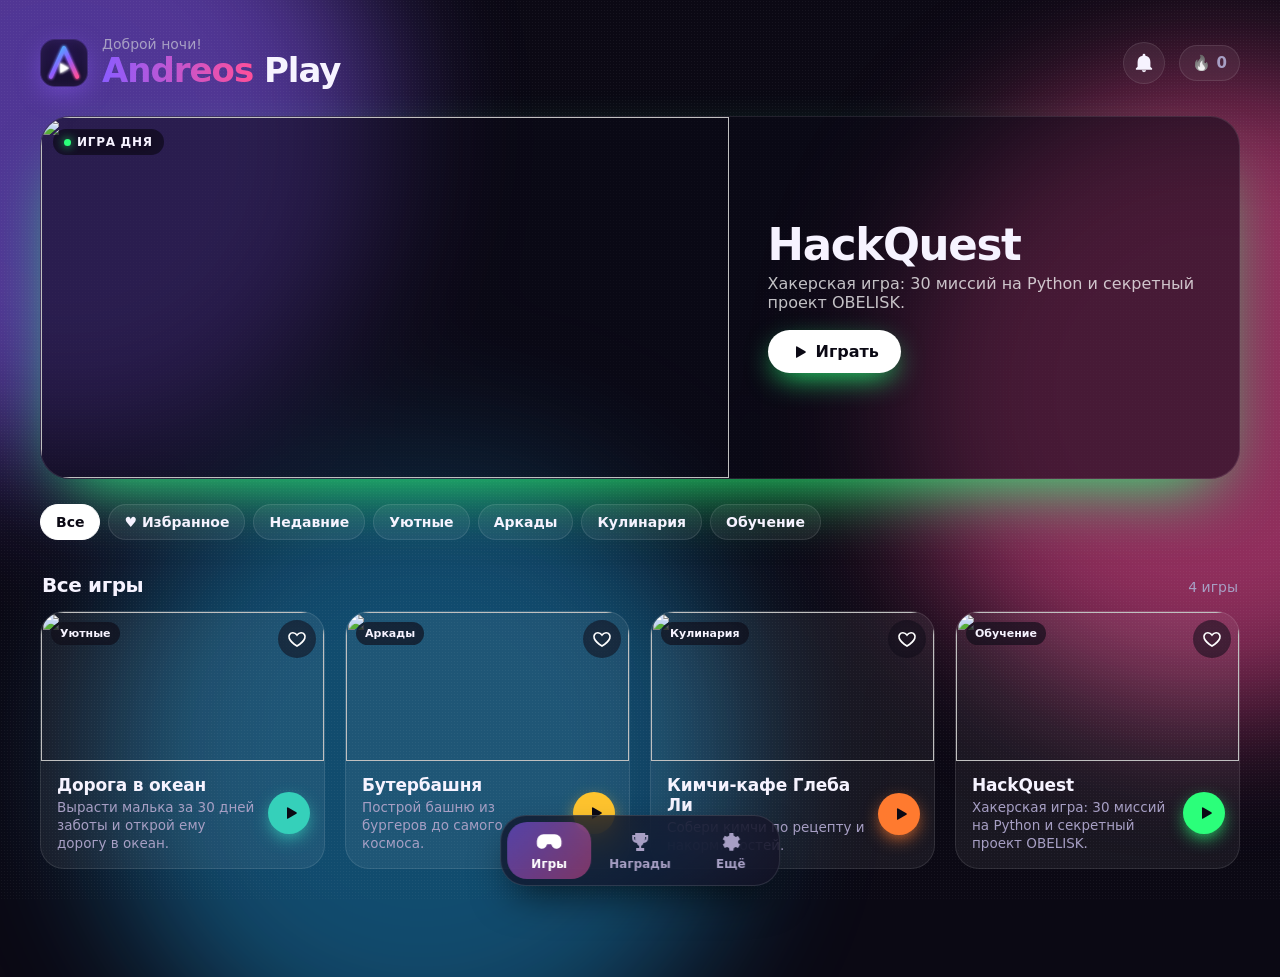
==== commit 70d9be3c: "Уведомления из игр: мост в игры, лента 🔔, 8 достижений за успехи в играх и напоминания о серии Co-Au" ====
--- a/app/src/main/assets/index.html
+++ b/app/src/main/assets/index.html
@@ -27,6 +27,10 @@
       <small id="greet">Привет!</small>
       <h1><span class="grad">Andreos</span> Play</h1>
     </div>
+    <button class="bell" id="bellBtn" type="button" aria-label="Уведомления">
+      <svg viewBox="0 0 24 24"><path d="M12 22a2.5 2.5 0 0 0 2.45-2h-4.9A2.5 2.5 0 0 0 12 22zm7-6V11a7 7 0 0 0-5.5-6.84V3.5a1.5 1.5 0 0 0-3 0v.66A7 7 0 0 0 5 11v5l-1.7 1.7A1 1 0 0 0 4 19.4h16a1 1 0 0 0 .7-1.7L19 16z"/></svg>
+      <i class="count" id="bellCount" hidden></i>
+    </button>
     <button class="streak" id="streakChip" type="button" aria-label="Серия дней"></button>
   </header>
 
@@ -68,6 +72,7 @@
       <label class="row"><span class="ico">📳</span><span class="lbl">Вибрация<small>Отклик при нажатиях</small></span><input type="checkbox" class="switch" data-setting="haptics"></label>
       <label class="row"><span class="ico">🔊</span><span class="lbl">Звуки меню<small>Тихие щелчки в меню</small></span><input type="checkbox" class="switch" data-setting="sounds"></label>
       <label class="row"><span class="ico">🎵</span><span class="lbl">Фоновая музыка<small>Тихая спокойная мелодия в меню</small></span><input type="checkbox" class="switch" data-setting="music"></label>
+      <label class="row"><span class="ico">🔔</span><span class="lbl">Напоминания<small>Не дадим сгореть серии дней</small></span><input type="checkbox" class="switch" data-setting="reminders"></label>
       <label class="row"><span class="ico">✨</span><span class="lbl">Анимации<small>Живой фон и эффекты</small></span><input type="checkbox" class="switch" data-setting="motion"></label>
     </div>
     <div class="list">
@@ -99,6 +104,13 @@
   <i class="tab-glow" id="tabGlow"></i>
 </nav>
 
+<div class="sheet-bg" id="sheetBg" hidden></div>
+<section class="sheet" id="inbox" hidden aria-label="Уведомления">
+  <div class="grab"></div>
+  <div class="sheet-head"><h3>Уведомления</h3><button type="button" id="inboxClear">Очистить</button></div>
+  <div class="inbox-list" id="inboxList"></div>
+</section>
+
 <div class="toasts" id="toasts"></div>
 <canvas id="confetti" aria-hidden="true"></canvas>
 
--- a/app/src/main/assets/app.css
+++ b/app/src/main/assets/app.css
@@ -265,7 +265,16 @@
 .stat b { display: block; font-size: clamp(19px, 5vw, 24px); font-weight: 850; letter-spacing: -.02em; }
 .stat span { color: var(--muted); font-size: 12.5px; }
 
-.awards { display: grid; gap: 10px; grid-template-columns: repeat(auto-fill, minmax(min(100%, 280px), 1fr)); }
+.awards-grid { display: grid; gap: 10px; grid-template-columns: repeat(auto-fill, minmax(min(100%, 280px), 1fr)); }
+.award-group { display: flex; justify-content: space-between; align-items: baseline; margin: 22px 4px 10px; font-weight: 800; font-size: 15px; color: var(--text); }
+.award-group:first-child { margin-top: 4px; }
+.award-group em { font-style: normal; color: var(--muted); font-size: 13px; font-weight: 600; }
+.award.secret .medal { filter: none; opacity: .8; background: repeating-linear-gradient(135deg, rgba(255,255,255,.06) 0 6px, rgba(255,255,255,.02) 6px 12px); }
+.award.secret b { color: var(--muted); }
+.award.got.tier1 .medal { background: linear-gradient(135deg, rgba(205, 127, 50, .45), rgba(255, 170, 110, .25)); box-shadow: 0 0 0 1px rgba(205, 127, 50, .6), 0 8px 24px -8px rgba(205, 127, 50, .7); }
+.award.got.tier2 .medal { background: linear-gradient(135deg, rgba(200, 210, 230, .45), rgba(140, 160, 200, .25)); box-shadow: 0 0 0 1px rgba(210, 220, 240, .6), 0 8px 24px -8px rgba(190, 210, 255, .7); }
+.award.got.tier3 .medal { background: linear-gradient(135deg, rgba(255, 196, 46, .5), rgba(255, 79, 154, .3)); box-shadow: 0 0 0 1px rgba(255, 196, 46, .7), 0 8px 26px -6px rgba(255, 196, 46, .8); animation: goldPulse 2.4s ease-in-out infinite; }
+@keyframes goldPulse { 50% { box-shadow: 0 0 0 1px rgba(255, 196, 46, .9), 0 8px 34px -4px rgba(255, 196, 46, 1); } }
 .award {
   display: flex; align-items: center; gap: 14px; padding: 14px;
   border-radius: 20px; background: var(--surface); border: 1px solid var(--stroke);
@@ -412,3 +421,53 @@
   *, *::before, *::after { animation-duration: .01ms !important; animation-iteration-count: 1 !important; transition-duration: .01ms !important; }
   .card { opacity: 1; transform: none; }
 }
+
+/* ---------- колокольчик и лента уведомлений ---------- */
+.bell {
+  position: relative; flex: none; width: 42px; height: 42px; border-radius: 50%;
+  display: grid; place-items: center; cursor: pointer;
+  border: 1px solid var(--stroke); background: var(--surface);
+  backdrop-filter: blur(14px); -webkit-backdrop-filter: blur(14px);
+  animation: rise .7s var(--ease-out) .25s both;
+}
+.bell svg { width: 22px; height: 22px; fill: var(--text); transform-origin: 50% 10%; }
+.bell.ring svg { animation: ring 1.2s ease-in-out 2; }
+@keyframes ring { 0%, 100% { transform: rotate(0); } 15% { transform: rotate(16deg); } 30% { transform: rotate(-14deg); } 45% { transform: rotate(10deg); } 60% { transform: rotate(-6deg); } 75% { transform: rotate(3deg); } }
+.bell .count {
+  position: absolute; top: -3px; right: -3px; min-width: 19px; height: 19px; padding: 0 5px; border-radius: 99px;
+  background: var(--brand-2); color: #fff; font: 800 11px/19px system-ui, sans-serif; font-style: normal; text-align: center;
+  box-shadow: 0 0 0 2px var(--bg), 0 0 12px var(--brand-2);
+  animation: popIn .4s var(--ease-spring) both;
+}
+.sheet-bg { position: fixed; inset: 0; z-index: 40; background: rgba(5, 4, 12, .55); backdrop-filter: blur(4px); -webkit-backdrop-filter: blur(4px); animation: fadeIn .25s both; }
+@keyframes fadeIn { from { opacity: 0; } }
+.sheet {
+  position: fixed; z-index: 41; left: 0; right: 0; bottom: 0; margin: 0 auto; max-width: 640px;
+  max-height: 78vh; display: flex; flex-direction: column;
+  padding: 10px 16px calc(env(safe-area-inset-bottom) + 18px);
+  border-radius: 28px 28px 0 0; background: rgba(22, 18, 38, .97); border: 1px solid var(--stroke); border-bottom: 0;
+  box-shadow: 0 -20px 60px rgba(0, 0, 0, .6);
+  animation: sheetIn .45s var(--ease-out) both;
+}
+.sheet.closing { animation: sheetOut .3s ease forwards; }
+@keyframes sheetIn { from { transform: translateY(100%); } }
+@keyframes sheetOut { to { transform: translateY(100%); } }
+.grab { width: 42px; height: 5px; border-radius: 9px; background: rgba(255, 255, 255, .2); margin: 0 auto 12px; }
+.sheet-head { display: flex; align-items: center; justify-content: space-between; margin: 0 4px 10px; }
+.sheet-head h3 { margin: 0; font-size: 20px; }
+.sheet-head button { border: 0; background: none; color: var(--muted); font-weight: 700; cursor: pointer; padding: 6px; }
+.inbox-list { overflow-y: auto; display: grid; gap: 8px; padding-bottom: 6px; }
+.note {
+  display: flex; gap: 12px; align-items: center; padding: 12px; border-radius: 18px;
+  background: var(--surface); border: 1px solid var(--stroke);
+  animation: rise .4s var(--ease-out) both; animation-delay: calc(var(--i) * 35ms);
+}
+.note.unread { border-color: rgba(139, 92, 255, .45); background: rgba(139, 92, 255, .1); }
+.note .ic { width: 44px; height: 44px; flex: none; border-radius: 14px; display: grid; place-items: center; font-size: 22px; background: rgba(255, 255, 255, .06); position: relative; }
+.note .ic img { position: absolute; right: -4px; bottom: -4px; width: 20px; height: 20px; border-radius: 6px; object-fit: cover; border: 2px solid #161226; }
+.note .tx { flex: 1; min-width: 0; }
+.note b { display: block; font-size: 15px; }
+.note small { color: var(--muted); font-size: 13px; }
+.note time { flex: none; color: var(--muted); font-size: 12px; align-self: flex-start; }
+.inbox-empty { text-align: center; color: var(--muted); padding: 36px 10px; }
+.inbox-empty div { font-size: 44px; margin-bottom: 8px; }
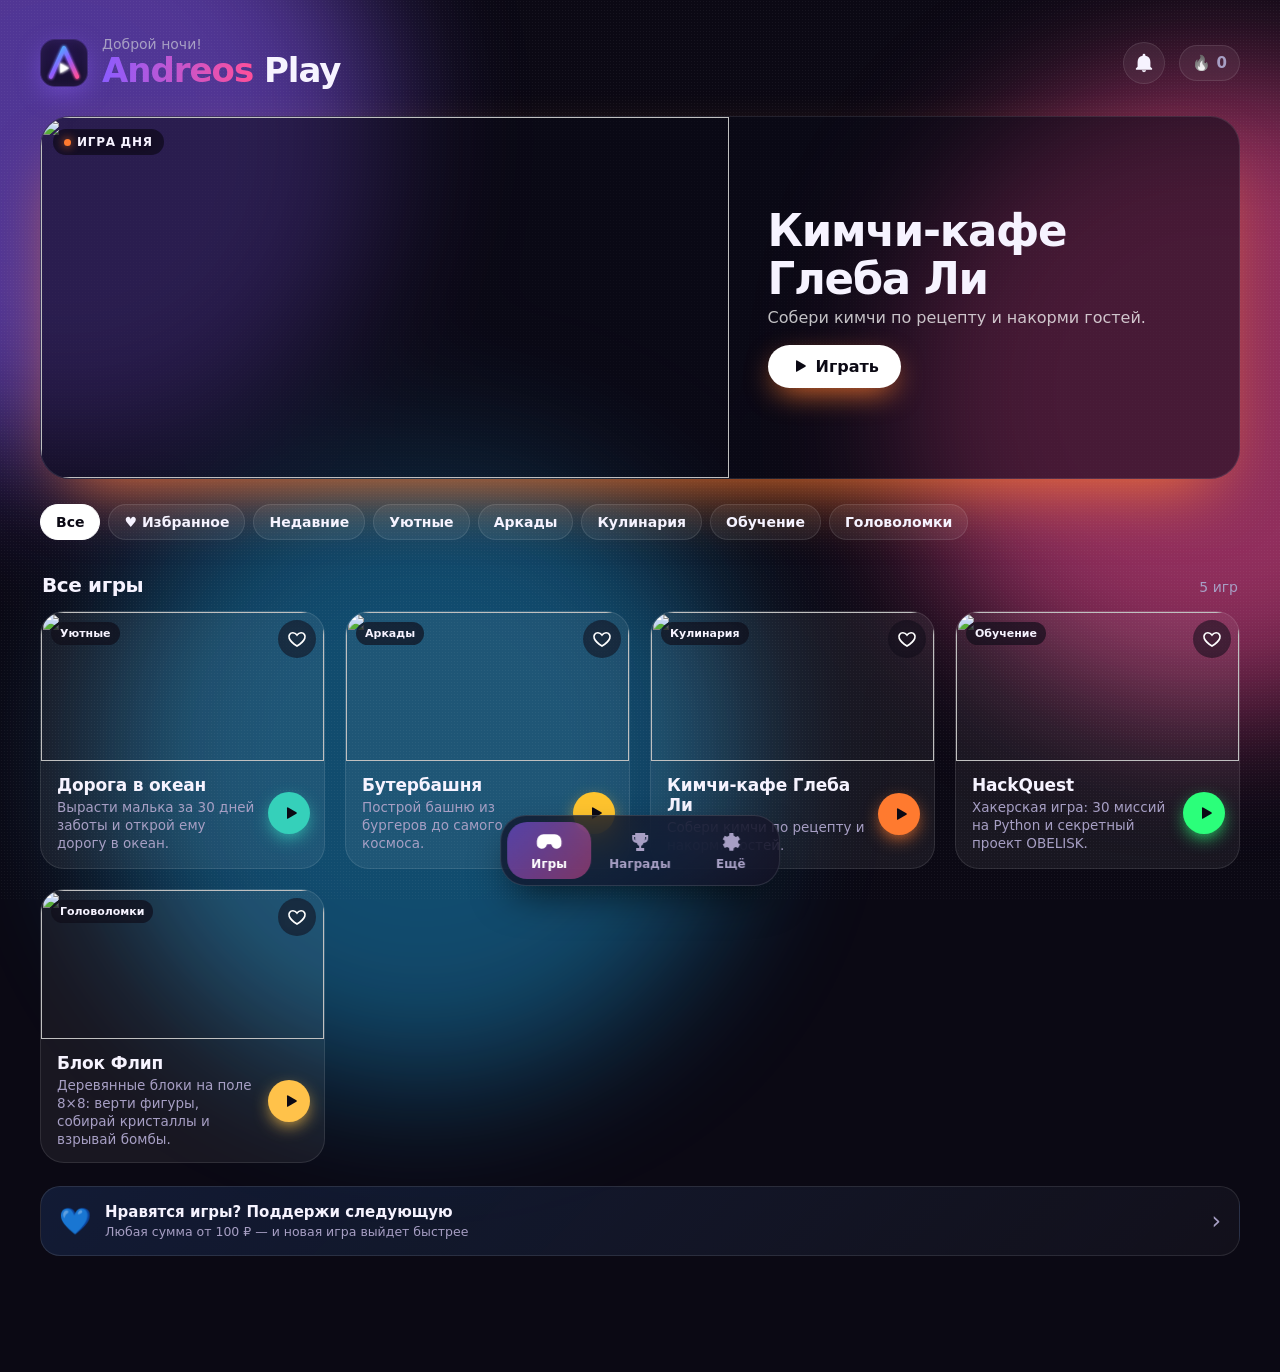
==== commit 60bd93c5: "Кнопка «Поддержать проект» (CloudTips) в меню и настройках Co-Authored-By: Claude Opus 5.5 <noreply@" ====
--- a/app/src/main/assets/index.html
+++ b/app/src/main/assets/index.html
@@ -48,6 +48,11 @@
       <div class="empty-heart">♡</div>
       <p>Нажми на сердечко у игры, и она появится здесь.</p>
     </div>
+    <button class="support" type="button" data-open="https://pay.cloudtips.ru/p/b2d51fa6">
+      <span class="support-ico">💙</span>
+      <span class="support-txt"><b>Нравятся игры? Поддержи следующую</b><small>Любая сумма от 100 ₽ — и новая игра выйдет быстрее</small></span>
+      <span class="chev">›</span>
+    </button>
   </section>
 
   <!-- ====== Достижения ====== -->
@@ -71,13 +76,14 @@
     <div class="list">
       <label class="row"><span class="ico">📳</span><span class="lbl">Вибрация<small>Отклик при нажатиях</small></span><input type="checkbox" class="switch" data-setting="haptics"></label>
       <label class="row"><span class="ico">🔊</span><span class="lbl">Звуки меню<small>Тихие щелчки в меню</small></span><input type="checkbox" class="switch" data-setting="sounds"></label>
-      <label class="row"><span class="ico">🎵</span><span class="lbl">Фоновая музыка<small>Тихая спокойная мелодия в меню</small></span><input type="checkbox" class="switch" data-setting="music"></label>
+      <label class="row"><span class="ico">🎵</span><span class="lbl">Фоновая музыка<small>Спокойный lo-fi в меню</small></span><input type="checkbox" class="switch" data-setting="music"></label>
       <label class="row"><span class="ico">🔔</span><span class="lbl">Напоминания<small>Не дадим сгореть серии дней</small></span><input type="checkbox" class="switch" data-setting="reminders"></label>
       <label class="row"><span class="ico">✨</span><span class="lbl">Анимации<small>Живой фон и эффекты</small></span><input type="checkbox" class="switch" data-setting="motion"></label>
     </div>
     <div class="list">
       <button class="row" type="button" id="shareBtn"><span class="ico">💌</span><span class="lbl">Поделиться с другом<small>Отправить ссылку на приложение</small></span><span class="chev">›</span></button>
       <button class="row" type="button" id="updateBtn"><span class="ico">🚀</span><span class="lbl">Проверить обновления<small id="versionLbl">Версия</small></span><span class="chev">›</span></button>
+      <button class="row" type="button" data-open="https://pay.cloudtips.ru/p/b2d51fa6"><span class="ico">💙</span><span class="lbl">Поддержать проект<small>Ускорь новые игры и версию для iOS</small></span><span class="chev">›</span></button>
       <button class="row" type="button" data-open="https://www.instagram.com/misterandreos/"><span class="ico">📸</span><span class="lbl">Andreos в Instagram<small>Новые игры и закулисье</small></span><span class="chev">›</span></button>
       <button class="row" type="button" data-open="https://aasolo.github.io/misterandreos/"><span class="ico">🌐</span><span class="lbl">Сайт Andreos<small>Игры, приложения и сайты</small></span><span class="chev">›</span></button>
     </div>
--- a/app/src/main/assets/app.css
+++ b/app/src/main/assets/app.css
@@ -109,6 +109,8 @@
 .update b { display: block; }
 .update small { color: rgba(255, 255, 255, .75); }
 .update .txt { flex: 1; min-width: 0; }
+.upd-bar { display: block; height: 5px; margin-top: 7px; border-radius: 9px; background: rgba(255, 255, 255, .2); overflow: hidden; }
+.upd-bar i { display: block; height: 100%; border-radius: inherit; background: #fff; transition: width .4s ease; }
 .update button { border: 0; padding: 9px 14px; border-radius: 999px; background: #fff; color: #0b0914; font-weight: 800; cursor: pointer; }
 
 /* ---------- вкладки ---------- */
@@ -471,3 +473,12 @@
 .note time { flex: none; color: var(--muted); font-size: 12px; align-self: flex-start; }
 .inbox-empty { text-align: center; color: var(--muted); padding: 36px 10px; }
 .inbox-empty div { font-size: 44px; margin-bottom: 8px; }
+
+/* Поддержка проекта */
+.support { display: flex; align-items: center; gap: 14px; width: 100%; margin: 22px 0 8px; padding: 16px 18px; border-radius: 20px; border: 1px solid var(--stroke); background: linear-gradient(135deg, rgba(64, 140, 255, .14), rgba(255, 255, 255, .03)); color: inherit; font: inherit; text-align: left; cursor: pointer; }
+.support:active { transform: scale(.98); }
+.support-ico { font-size: 26px; flex: none; animation: pulse 2.4s ease-in-out infinite; }
+.support-txt { flex: 1; display: flex; flex-direction: column; gap: 3px; }
+.support-txt b { font-size: 15px; }
+.support-txt small { color: var(--muted); font-size: 12.5px; }
+.support .chev { color: var(--muted); font-size: 24px; line-height: 1; }
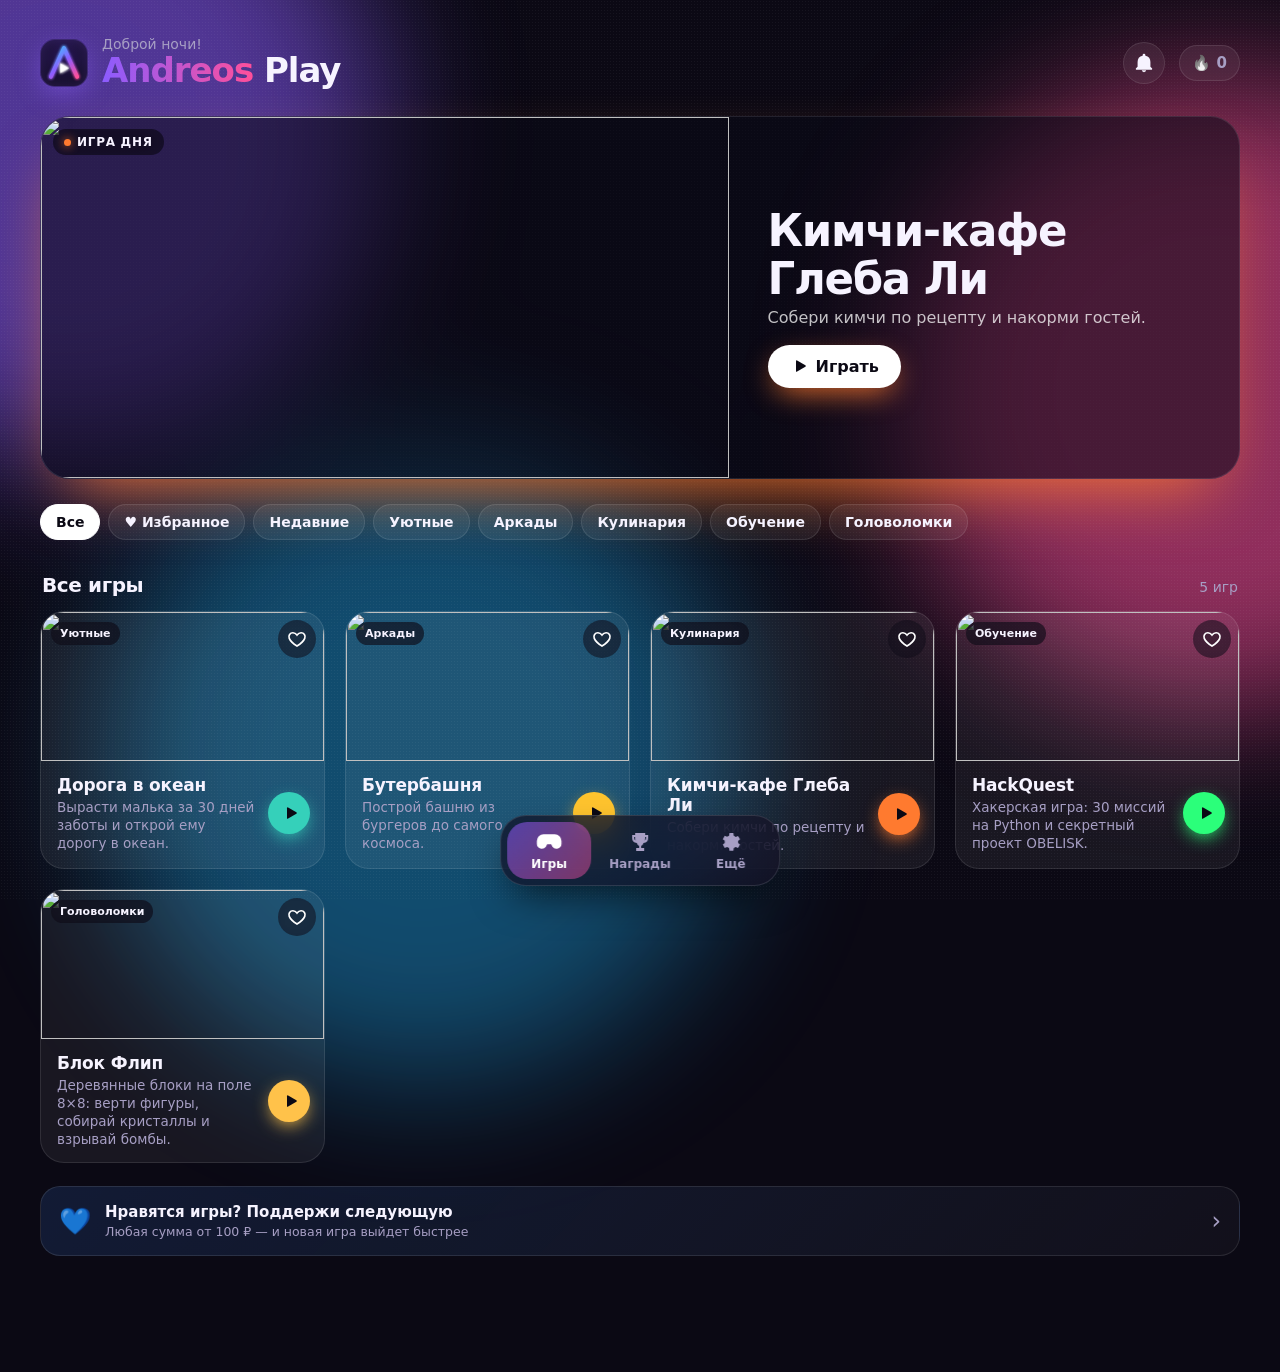
==== commit 9aa4cddd: "Уведомления об обновлениях через WorkManager, фоновый запуск на Huawei, ровный колокольчик Co-Author" ====
--- a/app/src/main/assets/index.html
+++ b/app/src/main/assets/index.html
@@ -28,7 +28,7 @@
       <h1><span class="grad">Andreos</span> Play</h1>
     </div>
     <button class="bell" id="bellBtn" type="button" aria-label="Уведомления">
-      <svg viewBox="0 0 24 24"><path d="M12 22a2.5 2.5 0 0 0 2.45-2h-4.9A2.5 2.5 0 0 0 12 22zm7-6V11a7 7 0 0 0-5.5-6.84V3.5a1.5 1.5 0 0 0-3 0v.66A7 7 0 0 0 5 11v5l-1.7 1.7A1 1 0 0 0 4 19.4h16a1 1 0 0 0 .7-1.7L19 16z"/></svg>
+      <svg viewBox="0 0 24 24" width="22" height="22" aria-hidden="true"><path d="M12 22a2.5 2.5 0 0 0 2.45-2h-4.9A2.5 2.5 0 0 0 12 22zm7-6V11a7 7 0 0 0-5.5-6.84V3.5a1.5 1.5 0 0 0-3 0v.66A7 7 0 0 0 5 11v5l-1.7 1.7A1 1 0 0 0 4 19.4h16a1 1 0 0 0 .7-1.7L19 16z"/></svg>
       <i class="count" id="bellCount" hidden></i>
     </button>
     <button class="streak" id="streakChip" type="button" aria-label="Серия дней"></button>
@@ -78,6 +78,7 @@
       <label class="row"><span class="ico">🔊</span><span class="lbl">Звуки меню<small>Тихие щелчки в меню</small></span><input type="checkbox" class="switch" data-setting="sounds"></label>
       <label class="row"><span class="ico">🎵</span><span class="lbl">Фоновая музыка<small>Спокойный lo-fi в меню</small></span><input type="checkbox" class="switch" data-setting="music"></label>
       <label class="row"><span class="ico">🔔</span><span class="lbl">Напоминания<small>Не дадим сгореть серии дней</small></span><input type="checkbox" class="switch" data-setting="reminders"></label>
+      <button class="row" type="button" id="bgBtn" hidden><span class="ico">⚡</span><span class="lbl">Не пропускать обновления<small>Разреши фоновый запуск — и новые игры придут сами</small></span><span class="chev">›</span></button>
       <label class="row"><span class="ico">✨</span><span class="lbl">Анимации<small>Живой фон и эффекты</small></span><input type="checkbox" class="switch" data-setting="motion"></label>
     </div>
     <div class="list">
--- a/app/src/main/assets/app.css
+++ b/app/src/main/assets/app.css
@@ -426,13 +426,14 @@
 
 /* ---------- колокольчик и лента уведомлений ---------- */
 .bell {
-  position: relative; flex: none; width: 42px; height: 42px; border-radius: 50%;
-  display: grid; place-items: center; cursor: pointer;
+  position: relative; flex: 0 0 42px; width: 42px; height: 42px; min-width: 42px; border-radius: 50%;
+  display: flex; align-items: center; justify-content: center; padding: 0; margin: 0; cursor: pointer;
+  -webkit-appearance: none; appearance: none; color: var(--text); line-height: 0;
   border: 1px solid var(--stroke); background: var(--surface);
   backdrop-filter: blur(14px); -webkit-backdrop-filter: blur(14px);
   animation: rise .7s var(--ease-out) .25s both;
 }
-.bell svg { width: 22px; height: 22px; fill: var(--text); transform-origin: 50% 10%; }
+.bell svg { display: block; flex: none; width: 22px; height: 22px; margin: 0; fill: currentColor; transform: rotate(0deg); transform-origin: 11px 2px; }
 .bell.ring svg { animation: ring 1.2s ease-in-out 2; }
 @keyframes ring { 0%, 100% { transform: rotate(0); } 15% { transform: rotate(16deg); } 30% { transform: rotate(-14deg); } 45% { transform: rotate(10deg); } 60% { transform: rotate(-6deg); } 75% { transform: rotate(3deg); } }
 .bell .count {
